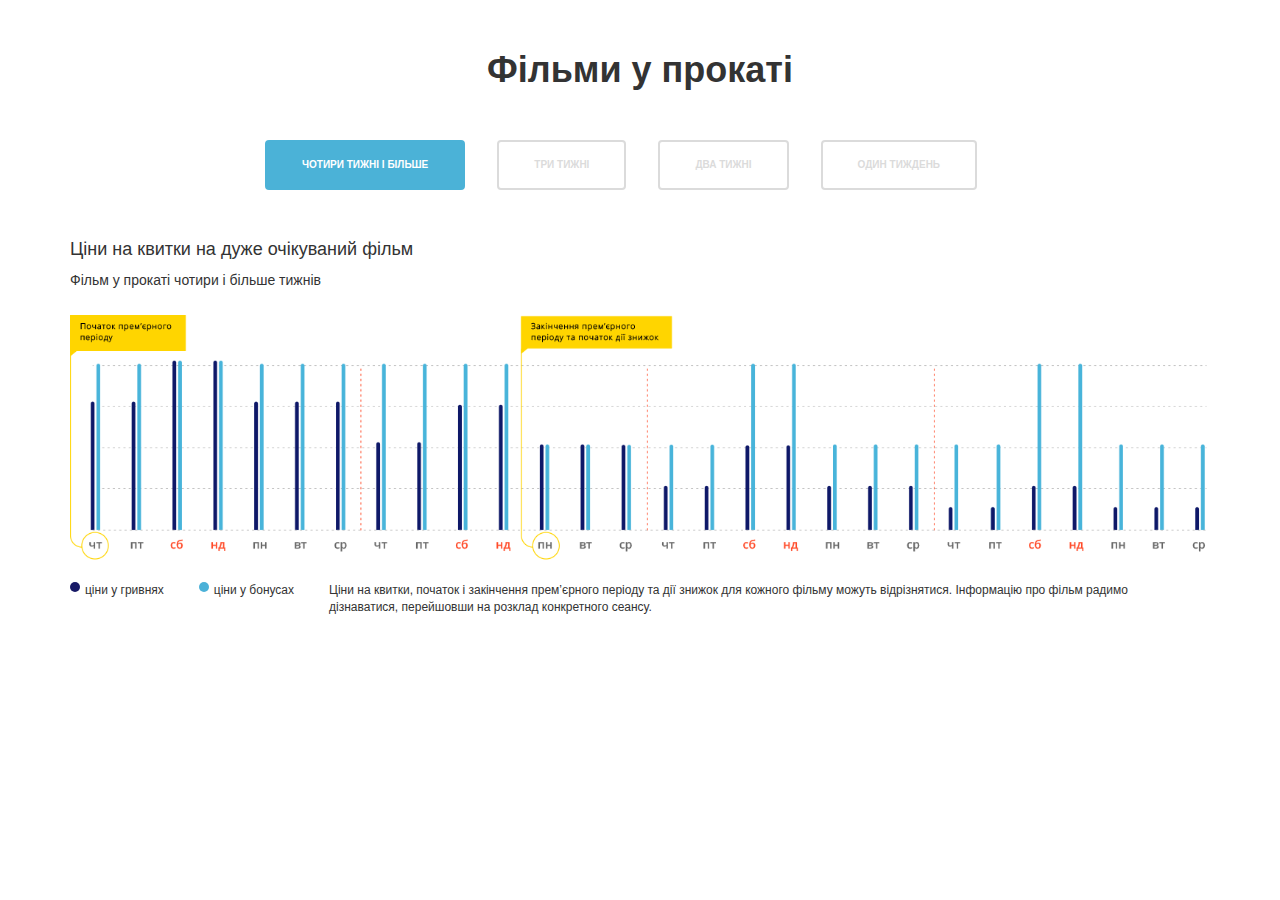
==== prices.html @ 13b1ea84 "New directory Prices" ====
<!DOCTYPE html>
<html lang="en">
<head>
    <meta charset="UTF-8">
    <title>Price</title>
    <link rel="stylesheet" href="css/bootstrap.css">
    <link rel="stylesheet" href="css/style.css">
    <script src="//cdnjs.cloudflare.com/ajax/libs/jquery/2.2.3/jquery.js" type="text/javascript"></script>
    <script src="js/bootstrap.js" type="text/javascript"></script>
</head>
<body>

<section class="container">
<center><h1>Фільми у прокаті</h1></center>
<div>

   <ul class="nav nav-pills" role="tablist">
        <li role="presentation" class="active"><a href="#week4" data-toggle="tab">ЧОТИРИ ТИЖНІ І БІЛЬШЕ</a></li>
        <li role="presentation"><a  href="#week3" data-toggle="tab">ТРИ ТИЖНІ</a></li>
        <li role="presentation"><a href="#week2" data-toggle="tab">ДВА ТИЖНІ</a></li>
        <li role="presentation"><a href="#week1" data-toggle="tab">ОДИН ТИЖДЕНЬ</a></li>
    </ul>


    <div class="tab-content">
        <div role="tabpanel" class="tab-pane active" id="week4">
            <h4>Ціни на квитки на дуже очікуваний фільм</h4>
            <p>Фільм у прокаті чотири і більше тижнів</p>
            <img src="img/sheme1.png">
                    </div>
        <div role="tabpanel" class="tab-pane" id="week3">
            <h4>Ціни на квитки на очікуваний фільм</h4>
            <p>Фільм у прокаті три тижні</p>
            <img src="img/sheme2.png">
        </div>
        <div role="tabpanel" class="tab-pane" id="week2">
            <h4>Ціни на квитки на менш очікуваний фільм</h4>
            <p>Фільм у прокаті два тижні</p>
            <img src="img/sheme3.png">
        </div>
        <div role="tabpanel" class="tab-pane" id="week1">
            <h4>Ціни на квитки на дуже очікуваний фільм</h4>
            <p>Фільм у прокаті один тиждень</p>
            <img src="img/sheme4.png">
        </div>
    </div>
</div>
    <div class="under-box clearfix">
        <div class="circle1"></div>
        <p>ціни у гривнях</p>
        <div class="circle2"></div>
        <p>ціни у бонусах</p>
        <div class="under-box-text">Ціни на квитки, початок і закінчення прем’єрного періоду та дії знижок для кожного фільму можуть відрізнятися. Інформацію про фільм радимо дізнаватися, перейшовши на розклад конкретного сеансу.</div>
    </div>
</section>
</body>
</html>
---- css/style.css ----
.container {
    max-width: 1224px;
}

img {
    width: 100%;
}

h4 {
    padding-top: 40px;
}

p {
    padding-bottom: 15px;
}

h1 {
    font-weight: 600;
    margin: 50px auto;
}

.nav-pills > li.active > a, .nav-pills > li.active > a:hover, .nav-pills > li.active > a:focus {
    background-color: #4BB2D7;
    border: 2px solid #4BB2D7;
}

.nav-pills > li > a {
    border: 2px solid #DBDBDB;

}

a {
    color: #DBDBDB;
    font-weight: 600;
    font-size: 10px;
}

.nav {
    padding-left: 180px;
}
.nav > li > a {
    padding: 16px 35px;
}

li {
    padding: 0 15px;
}

ul {
    margin: 0 auto;
}

.circle1 {
    border-radius: 50%;
    background-color: #171966;
    width: 10px;
    height: 10px;
    float: left;
    margin-right: 5px;
}

.under-box {
    display: inline-block;
    padding-top: 15px;
}

.circle2 {
    border-radius: 50%;
    background-color: #4BB1D8;
    width: 10px;
    height: 10px;
    float: left;
    margin-right: 5px;
}

.under-box p {
    font-size: 12px;
    float: left;
    margin-right: 35px;
}

.under-box-text {
    font-size: 12px;
}
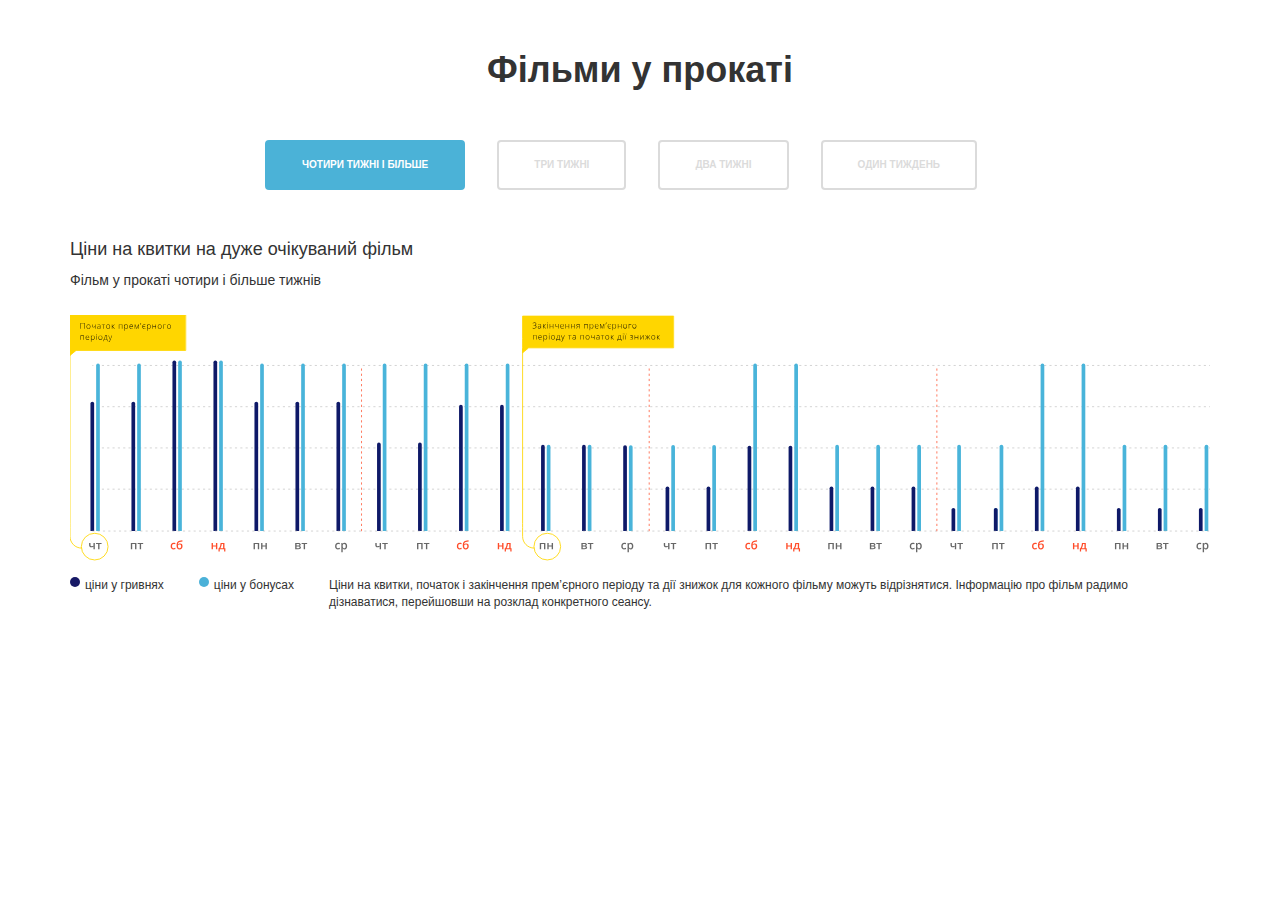
==== commit 8bd69c4c: "Recover css" ====
--- a/prices.html
+++ b/prices.html
@@ -26,22 +26,22 @@
         <div role="tabpanel" class="tab-pane active" id="week4">
             <h4>Ціни на квитки на дуже очікуваний фільм</h4>
             <p>Фільм у прокаті чотири і більше тижнів</p>
-            <img src="img/sheme1.png">
+            <img src="img/price1.svg">
                     </div>
         <div role="tabpanel" class="tab-pane" id="week3">
             <h4>Ціни на квитки на очікуваний фільм</h4>
             <p>Фільм у прокаті три тижні</p>
-            <img src="img/sheme2.png">
+            <img src="img/price2.svg">
         </div>
         <div role="tabpanel" class="tab-pane" id="week2">
             <h4>Ціни на квитки на менш очікуваний фільм</h4>
             <p>Фільм у прокаті два тижні</p>
-            <img src="img/sheme3.png">
+            <img src="img/price3.svg">
         </div>
         <div role="tabpanel" class="tab-pane" id="week1">
             <h4>Ціни на квитки на дуже очікуваний фільм</h4>
             <p>Фільм у прокаті один тиждень</p>
-            <img src="img/sheme4.png">
+            <img src="img/price4.svg">
         </div>
     </div>
 </div>
